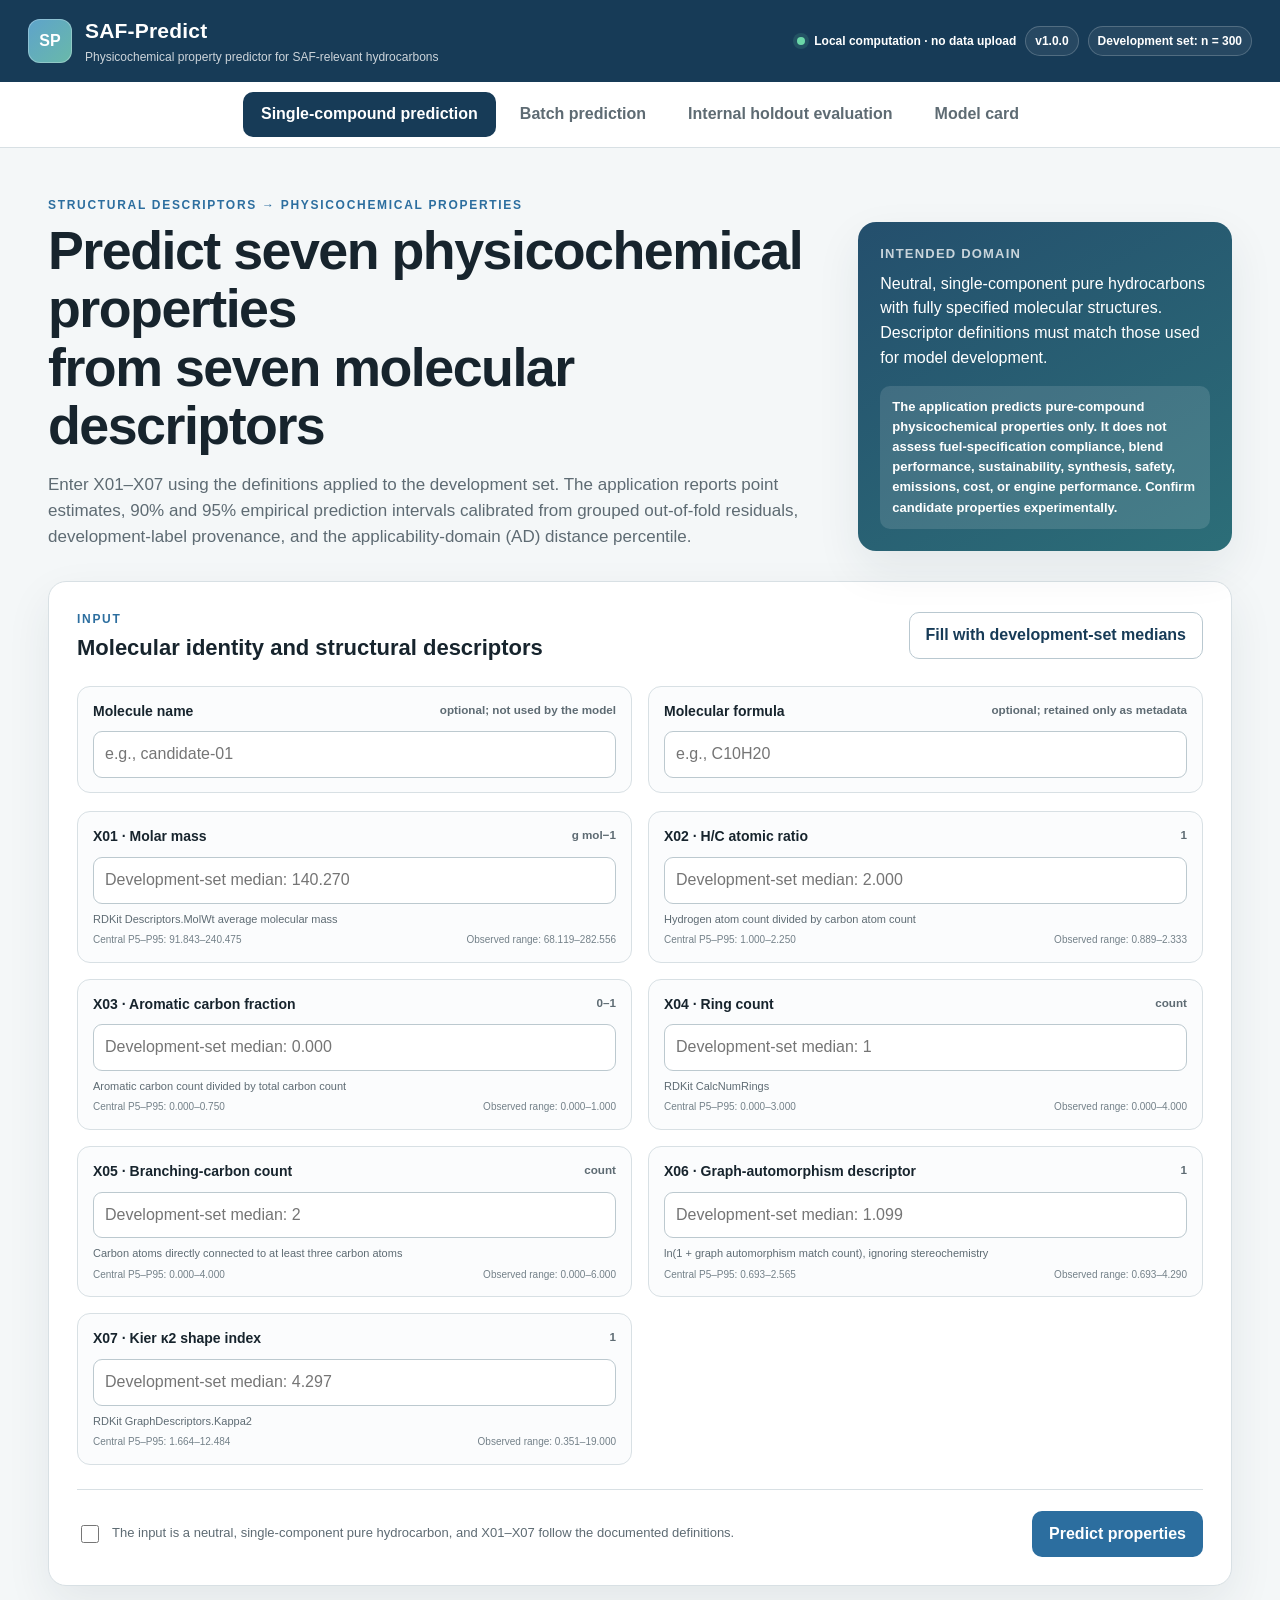
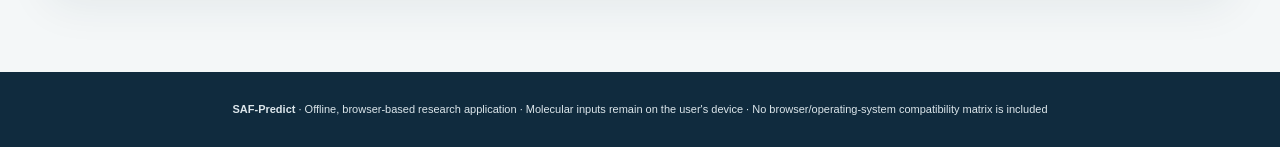
==== index.html @ bbee1543 "Release SAF-Predict v1.0.0 English web platform" ====
<!doctype html>
<html lang="en">
<head>
  <meta charset="utf-8">
  <meta name="viewport" content="width=device-width, initial-scale=1">
  <meta name="color-scheme" content="light">
  <meta name="description" content="Offline, browser-based research application for predicting seven physicochemical properties of SAF-relevant hydrocarbons from seven molecular descriptors.">
  <link rel="icon" href="data:,">
  <title>SAF-Predict | Physicochemical Property Predictor for SAF-Relevant Hydrocarbons</title>
  <link rel="stylesheet" href="styles.css">
  <script defer src="model_bundle.js"></script>
  <script defer src="held_out_test_data.js"></script>
  <script defer src="predictor_core.js"></script>
  <script defer src="app.js"></script>
</head>
<body>
  <header class="topbar">
    <div class="brand-wrap">
      <div class="brand-mark" aria-hidden="true">SP</div>
      <div>
        <div class="brand">SAF-Predict</div>
        <div class="brand-subtitle">Physicochemical property predictor for SAF-relevant hydrocarbons</div>
      </div>
    </div>
    <div class="top-status">
      <span class="status-dot"></span>Local computation · no data upload
      <span id="version-pill" class="pill">v—</span>
      <span class="pill">Development set: n = 300</span>
    </div>
  </header>

  <nav class="tabs" aria-label="Primary navigation">
    <button class="tab is-active" data-tab="single">Single-compound prediction</button>
    <button class="tab" data-tab="batch">Batch prediction</button>
    <button class="tab" data-tab="validation">Internal holdout evaluation</button>
    <button class="tab" data-tab="about">Model card</button>
  </nav>

  <main>
    <section id="tab-single" class="tab-panel is-active">
      <div class="hero-grid">
        <div>
          <p class="eyebrow">STRUCTURAL DESCRIPTORS → PHYSICOCHEMICAL PROPERTIES</p>
          <h1>Predict seven physicochemical properties<br>from seven molecular descriptors</h1>
          <p class="lead">Enter X01–X07 using the definitions applied to the development set. The application reports point estimates, 90% and 95% empirical prediction intervals calibrated from grouped out-of-fold residuals, development-label provenance, and the applicability-domain (AD) distance percentile.</p>
        </div>
        <aside class="scope-card">
          <div class="scope-title">Intended domain</div>
          <p>Neutral, single-component pure hydrocarbons with fully specified molecular structures. Descriptor definitions must match those used for model development.</p>
          <div class="scope-warning">The application predicts pure-compound physicochemical properties only. It does not assess fuel-specification compliance, blend performance, sustainability, synthesis, safety, emissions, cost, or engine performance. Confirm candidate properties experimentally.</div>
        </aside>
      </div>

      <form id="single-form" class="card input-card" novalidate>
        <div class="card-heading">
          <div>
            <p class="eyebrow">INPUT</p>
            <h2>Molecular identity and structural descriptors</h2>
          </div>
          <button id="fill-median" class="button button-secondary" type="button">Fill with development-set medians</button>
        </div>
        <div class="identity-grid">
          <label class="field identity-field">
            <span>Molecule name <small>optional; not used by the model</small></span>
            <input id="molecule-name" type="text" placeholder="e.g., candidate-01">
          </label>
          <label class="field identity-field">
            <span>Molecular formula <small>optional; retained only as metadata</small></span>
            <input id="molecular-formula" type="text" placeholder="e.g., C10H20">
          </label>
        </div>
        <div id="input-grid" class="descriptor-grid"></div>
        <div class="form-footer">
          <label class="confirm-row">
            <input id="hydrocarbon-confirm" type="checkbox" required>
            <span>The input is a neutral, single-component pure hydrocarbon, and X01–X07 follow the documented definitions.</span>
          </label>
          <button class="button button-primary" type="submit">Predict properties</button>
        </div>
      </form>

      <div id="single-message" class="message-slot" aria-live="polite"></div>
      <section id="single-results" class="results-section is-hidden" aria-live="polite">
        <div id="applicability-card"></div>
        <div id="prediction-groups"></div>
        <div id="prediction-warnings"></div>
      </section>
    </section>

    <section id="tab-batch" class="tab-panel">
      <div class="section-heading">
        <p class="eyebrow">BATCH PREDICTION</p>
        <h1>Batch prediction and CSV export</h1>
        <p class="lead narrow">Upload a CSV file containing X01–X07. Invalid rows do not interrupt the remaining predictions, and all calculations run locally in the browser.</p>
      </div>
      <div class="card batch-card">
        <div class="batch-actions">
          <label class="file-drop" for="batch-file">
            <span class="file-icon">CSV</span>
            <strong>Select or drop a CSV file</strong>
            <span id="batch-file-name">Required columns: X01, X02, X03, X04, X05, X06, X07</span>
            <input id="batch-file" type="file" accept=".csv,text/csv">
          </label>
          <div class="batch-side">
            <a class="button button-secondary" href="examples/batch_input_template.csv" download>Download input template</a>
            <button id="run-batch" class="button button-primary" type="button" disabled>Run batch prediction</button>
          </div>
        </div>
        <div id="batch-message" class="message-slot" aria-live="polite"></div>
        <div id="batch-preview"></div>
      </div>
      <section id="batch-results" class="is-hidden">
        <div id="batch-summary" class="metric-strip"></div>
        <div class="table-card">
          <div class="table-toolbar">
            <h2>Batch results</h2>
            <button id="download-batch" class="button button-secondary" type="button">Download complete results (CSV)</button>
          </div>
          <div class="table-scroll"><table id="batch-table"></table></div>
        </div>
      </section>
    </section>

    <section id="tab-validation" class="tab-panel">
      <div class="section-heading">
        <p class="eyebrow">INTERNAL HOLDOUT EVALUATION</p>
        <h1>Internal holdout evaluation</h1>
        <p class="lead narrow">According to the recorded workflow, model selection and hyperparameter selection used the development set (Sheet1; n = 300), followed by evaluation on the internal holdout set (Sheet2; n = 10). Current hashes identify the released artifacts but do not independently establish pre-evaluation chronology. This evaluation is not external, prospective, or experimental validation.</p>
      </div>
      <div id="validation-overview" class="metric-strip"></div>
      <div id="validation-alert"></div>
      <div class="table-card">
        <div class="table-toolbar">
          <h2>Internal holdout performance by property</h2>
          <div class="toolbar-links">
            <a href="validation/held_out_test_report.html">Open the evaluation report</a>
            <a href="validation/held_out_test_metrics.csv" download>Download metrics (CSV)</a>
            <a href="validation/held_out_test_predictions_long.csv" download>Download record-level predictions</a>
          </div>
        </div>
        <div class="table-scroll"><table id="validation-table"></table></div>
      </div>
      <div class="note-grid">
        <div class="note-card"><strong>Holdout limitation</strong><p>Nine of the ten records share a molecular formula with records in the development set. The results therefore describe testing within the same data-construction workflow.</p></div>
        <div class="note-card"><strong>Interval interpretation</strong><p>The 90% and 95% empirical prediction intervals were calibrated from molecular-formula-grouped out-of-fold residuals. They are neither Bayesian probabilities nor coverage guarantees for an individual compound.</p></div>
        <div class="note-card"><strong>Recorded workflow</strong><p>According to the recorded workflow, the internal holdout set was not used for model or hyperparameter selection. Current hashes identify artifacts but do not independently establish pre-evaluation chronology.</p></div>
      </div>
    </section>

    <section id="tab-about" class="tab-panel">
      <div class="section-heading">
        <p class="eyebrow">MODEL CARD</p>
        <h1>Models, variables, and limitations</h1>
      </div>
      <div class="about-grid">
        <article class="card prose-card">
          <h2>Fixed serialized models</h2>
          <div id="model-mapping"></div>
          <p>Volumetric net heat of combustion (Y02) is not fitted independently. It is calculated exactly as predicted Y01 × predicted Y03 to preserve physical consistency between heat of combustion and density.</p>
        </article>
        <article class="card prose-card">
          <h2>Development-label provenance</h2>
          <p>Source-supported, formula-derived, and constructed are author-assigned curation categories for the development labels. Source-supported means that a traceable publication or database record exists; it does not necessarily mean a direct measurement under matched conditions. The record-level provenance table is not included in this software-only repository.</p>
          <p>Compiled source conditions are retained for density and flash-point labels; these values must not be interpreted as measurements obtained using one standardized certification method.</p>
          <p>Formula-derived values contribute substantially to the development labels for flash point and kinematic viscosity at 40 °C. Interpret these predictions with their empirical prediction intervals and applicability-domain (AD) distance percentile.</p>
        </article>
        <article class="card prose-card wide-card">
          <h2>Limitations</h2>
          <div class="boundary-grid">
            <p><strong>Y01</strong>: Net heat of combustion/lower heating value; not higher heating value or life-cycle carbon intensity.</p>
            <p><strong>Y04</strong>: Pure-compound solid–liquid phase-transition temperature; not the freezing point of a finished fuel.</p>
            <p><strong>Y05</strong>: Pure-compound boiling point; not a fuel distillation curve.</p>
            <p><strong>Y06</strong>: Flash point depends on open-/closed-cup method and measurement conditions.</p>
            <p><strong>Y07</strong>: Kinematic viscosity at 40 °C; not a low-temperature aviation-fuel viscosity specification.</p>
            <p><strong>Applicability-domain (AD) distance percentile</strong>: Position in the development-set reference-distance distribution; not a calibrated prediction-error probability.</p>
          </div>
        </article>
      </div>
      <div class="download-panel">
        <div><strong>Traceability and release artifacts</strong><span>The model card, model artifact manifest, development summary, internal holdout evaluation report, reference-case test, and release checks accompany the fixed serialized model artifacts.</span></div>
        <div class="toolbar-links">
          <a href="models/model_card.json">Model card (JSON)</a>
          <a href="models/model_artifact_manifest.json">Model artifact manifest</a>
          <a href="models/model_training_summary.csv">Development summary</a>
          <a href="RELEASE_CHECKS.json">Release checks</a>
          <a href="tests/test_js_against_python_reference_cases.js">JavaScript reference-case test</a>
          <a href="release_manifest.json">Release manifest</a>
          <a href="README.html">User guide</a>
        </div>
      </div>
    </section>
  </main>

  <footer>
    <p><strong>SAF-Predict</strong> · Offline, browser-based research application · Molecular inputs remain on the user's device · No browser/operating-system compatibility matrix is included</p>
  </footer>
</body>
</html>
---- styles.css ----
:root {
  --ink: #17242d;
  --muted: #5e6b73;
  --line: #d8e0e4;
  --paper: #ffffff;
  --canvas: #f4f7f8;
  --navy: #173b57;
  --blue: #2c6e9f;
  --blue-soft: #eaf3f8;
  --teal: #2f7d72;
  --teal-soft: #eaf5f2;
  --amber: #b66a2c;
  --amber-soft: #fff3e8;
  --red: #a3413d;
  --red-soft: #fbeeed;
  --shadow: 0 18px 45px rgba(21, 50, 68, 0.08);
  --radius: 18px;
}

* { box-sizing: border-box; }
html { scroll-behavior: smooth; }
body {
  margin: 0;
  color: var(--ink);
  background: var(--canvas);
  font-family: Arial, "Microsoft YaHei", sans-serif;
  line-height: 1.55;
}
button, input { font: inherit; }
a { color: var(--blue); font-weight: 700; text-decoration: none; }
a:hover { text-decoration: underline; }

.topbar {
  height: 82px;
  padding: 0 max(28px, calc((100vw - 1240px) / 2));
  display: flex;
  align-items: center;
  justify-content: space-between;
  background: var(--navy);
  color: #fff;
}
.brand-wrap { display: flex; align-items: center; gap: 13px; }
.brand-mark {
  width: 44px; height: 44px; border-radius: 12px;
  display: grid; place-items: center; font-weight: 800;
  background: linear-gradient(135deg, #5ea3cb, #69b9a9);
  box-shadow: inset 0 0 0 1px rgba(255,255,255,.28);
}
.brand { font-size: 21px; font-weight: 800; letter-spacing: .2px; }
.brand-subtitle { font-size: 12px; opacity: .78; }
.top-status { display: flex; align-items: center; gap: 9px; font-size: 12px; font-weight: 700; }
.status-dot { width: 8px; height: 8px; border-radius: 50%; background: #6bd7a8; box-shadow: 0 0 0 4px rgba(107,215,168,.14); }
.pill { padding: 5px 9px; border: 1px solid rgba(255,255,255,.2); border-radius: 999px; background: rgba(255,255,255,.07); }

.tabs {
  position: sticky; top: 0; z-index: 20;
  display: flex; justify-content: center; gap: 6px;
  padding: 10px 20px;
  background: rgba(255,255,255,.95);
  border-bottom: 1px solid var(--line);
  backdrop-filter: blur(12px);
}
.tab {
  border: 0; background: transparent; color: var(--muted);
  padding: 10px 18px; border-radius: 10px; cursor: pointer; font-weight: 800;
}
.tab:hover { color: var(--navy); background: var(--blue-soft); }
.tab.is-active { color: #fff; background: var(--navy); }

main { max-width: 1240px; margin: 0 auto; padding: 48px 28px 70px; }
.tab-panel { display: none; }
.tab-panel.is-active { display: block; }
.hero-grid { display: grid; grid-template-columns: 1.55fr .75fr; gap: 38px; align-items: end; margin-bottom: 30px; }
.eyebrow { margin: 0 0 7px; color: var(--blue); font-size: 12px; letter-spacing: 1.7px; font-weight: 800; }
h1 { margin: 0; font-size: clamp(34px, 4.2vw, 58px); line-height: 1.08; letter-spacing: -1.5px; }
h2 { margin: 0; font-size: 22px; line-height: 1.2; }
.lead { max-width: 780px; margin: 18px 0 0; color: var(--muted); font-size: 17px; }
.lead.narrow { max-width: 720px; }
.scope-card {
  padding: 22px; border-radius: var(--radius); color: #fff;
  background: linear-gradient(150deg, #244f6d, #2c6e78);
  box-shadow: var(--shadow);
}
.scope-title { font-size: 13px; text-transform: uppercase; letter-spacing: 1.2px; font-weight: 800; opacity: .75; }
.scope-card p { margin: 8px 0 15px; }
.scope-warning { padding: 11px 12px; border-radius: 10px; background: rgba(255,255,255,.12); font-size: 13px; font-weight: 700; }

.card, .table-card {
  background: var(--paper); border: 1px solid var(--line); border-radius: var(--radius); box-shadow: var(--shadow);
}
.input-card { padding: 28px; }
.card-heading, .table-toolbar, .form-footer, .batch-actions { display: flex; justify-content: space-between; align-items: center; gap: 18px; }
.identity-grid, .descriptor-grid { display: grid; gap: 16px; }
.identity-grid { grid-template-columns: repeat(2, minmax(0, 1fr)); margin-top: 24px; }
.descriptor-grid { grid-template-columns: repeat(2, minmax(0, 1fr)); margin-top: 18px; }
.field { display: block; padding: 14px 15px; border: 1px solid var(--line); border-radius: 13px; background: #fbfcfd; }
.field > span { display: flex; justify-content: space-between; gap: 10px; font-weight: 800; font-size: 14px; }
.field small { color: var(--muted); font-weight: 600; }
.field input {
  width: 100%; margin-top: 9px; padding: 10px 11px; border: 1px solid #bcc9cf; border-radius: 9px;
  color: var(--ink); background: #fff; outline: none;
}
.field input:focus { border-color: var(--blue); box-shadow: 0 0 0 3px rgba(44,110,159,.12); }
.field-help { margin-top: 8px; color: var(--muted); font-size: 11px; line-height: 1.4; }
.range-line { display: flex; justify-content: space-between; gap: 8px; margin-top: 5px; color: #748189; font-size: 10px; }
.form-footer { margin-top: 24px; padding-top: 21px; border-top: 1px solid var(--line); }
.confirm-row { display: flex; align-items: flex-start; gap: 10px; color: var(--muted); font-size: 13px; max-width: 720px; }
.confirm-row input { width: 18px; height: 18px; margin-top: 2px; accent-color: var(--blue); }
.button {
  display: inline-flex; align-items: center; justify-content: center; min-height: 42px;
  padding: 10px 16px; border-radius: 10px; border: 1px solid transparent; cursor: pointer; font-weight: 800;
}
.button-primary { color: #fff; background: var(--blue); }
.button-primary:hover { background: #235d87; text-decoration: none; }
.button-secondary { color: var(--navy); background: #fff; border-color: #b9c8d0; }
.button-secondary:hover { background: var(--blue-soft); text-decoration: none; }
.button:disabled { opacity: .45; cursor: not-allowed; }

.message-slot { margin-top: 16px; }
.message { padding: 13px 15px; border-radius: 11px; border: 1px solid; font-weight: 700; font-size: 13px; }
.message-error { color: var(--red); background: var(--red-soft); border-color: #e9bbb8; }
.message-info { color: var(--navy); background: var(--blue-soft); border-color: #bdd6e5; }
.message-warning { color: #754315; background: var(--amber-soft); border-color: #efc79f; }
.is-hidden { display: none !important; }
.results-section { margin-top: 26px; }

.ad-card {
  display: grid; grid-template-columns: 150px 1fr minmax(260px, .75fr); gap: 24px; align-items: center;
  padding: 22px; border: 1px solid var(--line); border-radius: var(--radius); background: #fff; box-shadow: var(--shadow);
}
.ad-score { width: 126px; height: 126px; border-radius: 50%; display: grid; place-items: center; position: relative; background: conic-gradient(var(--teal) var(--score), #e4eaed 0); }
.ad-score::after { content: ""; position: absolute; inset: 12px; border-radius: 50%; background: #fff; }
.ad-score strong, .ad-score span { position: relative; z-index: 1; grid-column: 1; grid-row: 1; }
.ad-score strong { font-size: 27px; transform: translateY(-7px); }
.ad-score span { color: var(--muted); font-size: 10px; font-weight: 800; transform: translateY(17px); }
.ad-copy h2 { margin-bottom: 7px; }
.ad-copy p { margin: 4px 0; color: var(--muted); font-size: 13px; }
.neighbour-list { display: grid; gap: 7px; }
.neighbour { display: flex; justify-content: space-between; gap: 12px; padding: 8px 10px; border-radius: 9px; background: #f4f7f8; font-size: 12px; }
.neighbour strong { overflow: hidden; text-overflow: ellipsis; white-space: nowrap; }

.property-section { margin-top: 26px; }
.property-section-title { display: flex; align-items: baseline; justify-content: space-between; margin-bottom: 12px; }
.property-section-title span { color: var(--muted); font-size: 12px; }
.property-grid { display: grid; grid-template-columns: repeat(3, minmax(0, 1fr)); gap: 14px; }
.property-card { padding: 18px; border: 1px solid var(--line); border-radius: 15px; background: #fff; box-shadow: 0 9px 28px rgba(21,50,68,.055); }
.property-top { display: flex; justify-content: space-between; gap: 10px; }
.property-code { color: var(--blue); font-size: 11px; font-weight: 800; }
.property-model { color: var(--muted); font-size: 10px; font-weight: 700; text-align: right; }
.property-card h3 { margin: 4px 0 12px; font-size: 15px; min-height: 42px; }
.property-value { font-size: 31px; line-height: 1; font-weight: 800; letter-spacing: -.7px; }
.property-unit { margin-left: 5px; color: var(--muted); font-size: 12px; font-weight: 700; }
.interval-row { margin-top: 13px; padding-top: 11px; border-top: 1px solid var(--line); color: var(--muted); font-size: 11px; }
.interval-row div { display: flex; justify-content: space-between; gap: 8px; margin-top: 3px; }
.property-caution { margin-top: 11px; padding: 9px 10px; border: 1px solid #efc79f; border-radius: 9px; color: #754315; background: var(--amber-soft); font-size: 10px; line-height: 1.4; }
.property-caution strong, .property-caution span { display: block; }
.distribution { height: 7px; margin: 12px 0 5px; border-radius: 999px; background: linear-gradient(90deg, #d8e7ef, #6ba3c3, #d8e7ef); position: relative; }
.distribution::after { content: ""; position: absolute; left: var(--position); top: -3px; width: 2px; height: 13px; background: var(--navy); }
.evidence { color: var(--muted); font-size: 10px; }
.warning-list { margin-top: 16px; display: grid; gap: 8px; }

.section-heading { margin-bottom: 28px; }
.batch-card { padding: 24px; }
.file-drop { flex: 1; min-height: 130px; display: grid; place-items: center; align-content: center; gap: 5px; border: 2px dashed #a9bcc6; border-radius: 14px; background: #f9fbfc; cursor: pointer; text-align: center; }
.file-drop:hover { border-color: var(--blue); background: var(--blue-soft); }
.file-drop input { display: none; }
.file-drop span { color: var(--muted); font-size: 12px; }
.file-icon { width: 44px; padding: 7px 0; border-radius: 9px; background: var(--teal-soft); color: var(--teal) !important; font-weight: 800; }
.batch-side { min-width: 210px; display: grid; gap: 10px; }
.table-card { margin-top: 22px; padding: 20px; }
.table-toolbar { margin-bottom: 14px; }
.toolbar-links { display: flex; gap: 14px; flex-wrap: wrap; font-size: 12px; }
.table-scroll { overflow: auto; border: 1px solid var(--line); border-radius: 11px; }
table { width: 100%; border-collapse: collapse; background: #fff; font-size: 12px; }
th { position: sticky; top: 0; z-index: 1; color: #fff; background: var(--navy); text-align: left; white-space: nowrap; }
th, td { padding: 10px 11px; border-bottom: 1px solid #e5eaed; }
tbody tr:hover { background: #f5f9fb; }
.metric-strip { display: grid; grid-template-columns: repeat(4, minmax(0,1fr)); gap: 13px; margin: 20px 0; }
.metric { padding: 16px; border: 1px solid var(--line); border-radius: 13px; background: #fff; }
.metric strong { display: block; font-size: 27px; line-height: 1.1; color: var(--navy); }
.metric span { color: var(--muted); font-size: 11px; font-weight: 700; }
.metric.bad strong { color: var(--red); }
.note-grid { display: grid; grid-template-columns: repeat(3, minmax(0,1fr)); gap: 14px; margin-top: 18px; }
.note-card { padding: 16px; border: 1px solid var(--line); border-radius: 13px; background: #fff; }
.note-card p { margin: 7px 0 0; color: var(--muted); font-size: 12px; }

.about-grid { display: grid; grid-template-columns: repeat(2, minmax(0,1fr)); gap: 16px; }
.prose-card { padding: 23px; }
.prose-card p { color: var(--muted); }
.wide-card { grid-column: 1 / -1; }
.model-row { display: flex; justify-content: space-between; gap: 12px; padding: 10px 0; border-bottom: 1px solid var(--line); font-size: 13px; }
.model-row:last-child { border-bottom: 0; }
.model-row span:last-child { color: var(--blue); font-weight: 800; text-align: right; }
.boundary-grid { display: grid; grid-template-columns: repeat(2, minmax(0,1fr)); gap: 0 25px; }
.download-panel { margin-top: 16px; padding: 19px 22px; display: flex; justify-content: space-between; gap: 20px; align-items: center; color: #fff; background: var(--navy); border-radius: 15px; }
.download-panel span { display: block; color: rgba(255,255,255,.68); font-size: 12px; }
.download-panel a { color: #bfe3f4; }

footer { padding: 26px; text-align: center; color: #dce6eb; background: #102b3e; font-size: 11px; }
footer p { margin: 3px 0; }

@media (max-width: 900px) {
  .hero-grid, .ad-card { grid-template-columns: 1fr; }
  .property-grid { grid-template-columns: repeat(2, minmax(0,1fr)); }
  .metric-strip { grid-template-columns: repeat(2, minmax(0,1fr)); }
  .batch-actions { align-items: stretch; flex-direction: column; }
  .batch-side { grid-template-columns: repeat(2, 1fr); }
}
@media (max-width: 650px) {
  .topbar { height: auto; padding: 16px 20px; align-items: flex-start; }
  .top-status { display: none; }
  .tabs { justify-content: flex-start; overflow-x: auto; }
  .tab { white-space: nowrap; }
  main { padding: 35px 16px 55px; }
  h1 { font-size: 35px; }
  .identity-grid, .descriptor-grid, .property-grid, .about-grid, .boundary-grid, .note-grid { grid-template-columns: 1fr; }
  .wide-card { grid-column: auto; }
  .card-heading, .form-footer, .table-toolbar, .download-panel { align-items: stretch; flex-direction: column; }
  .metric-strip { grid-template-columns: 1fr 1fr; }
}
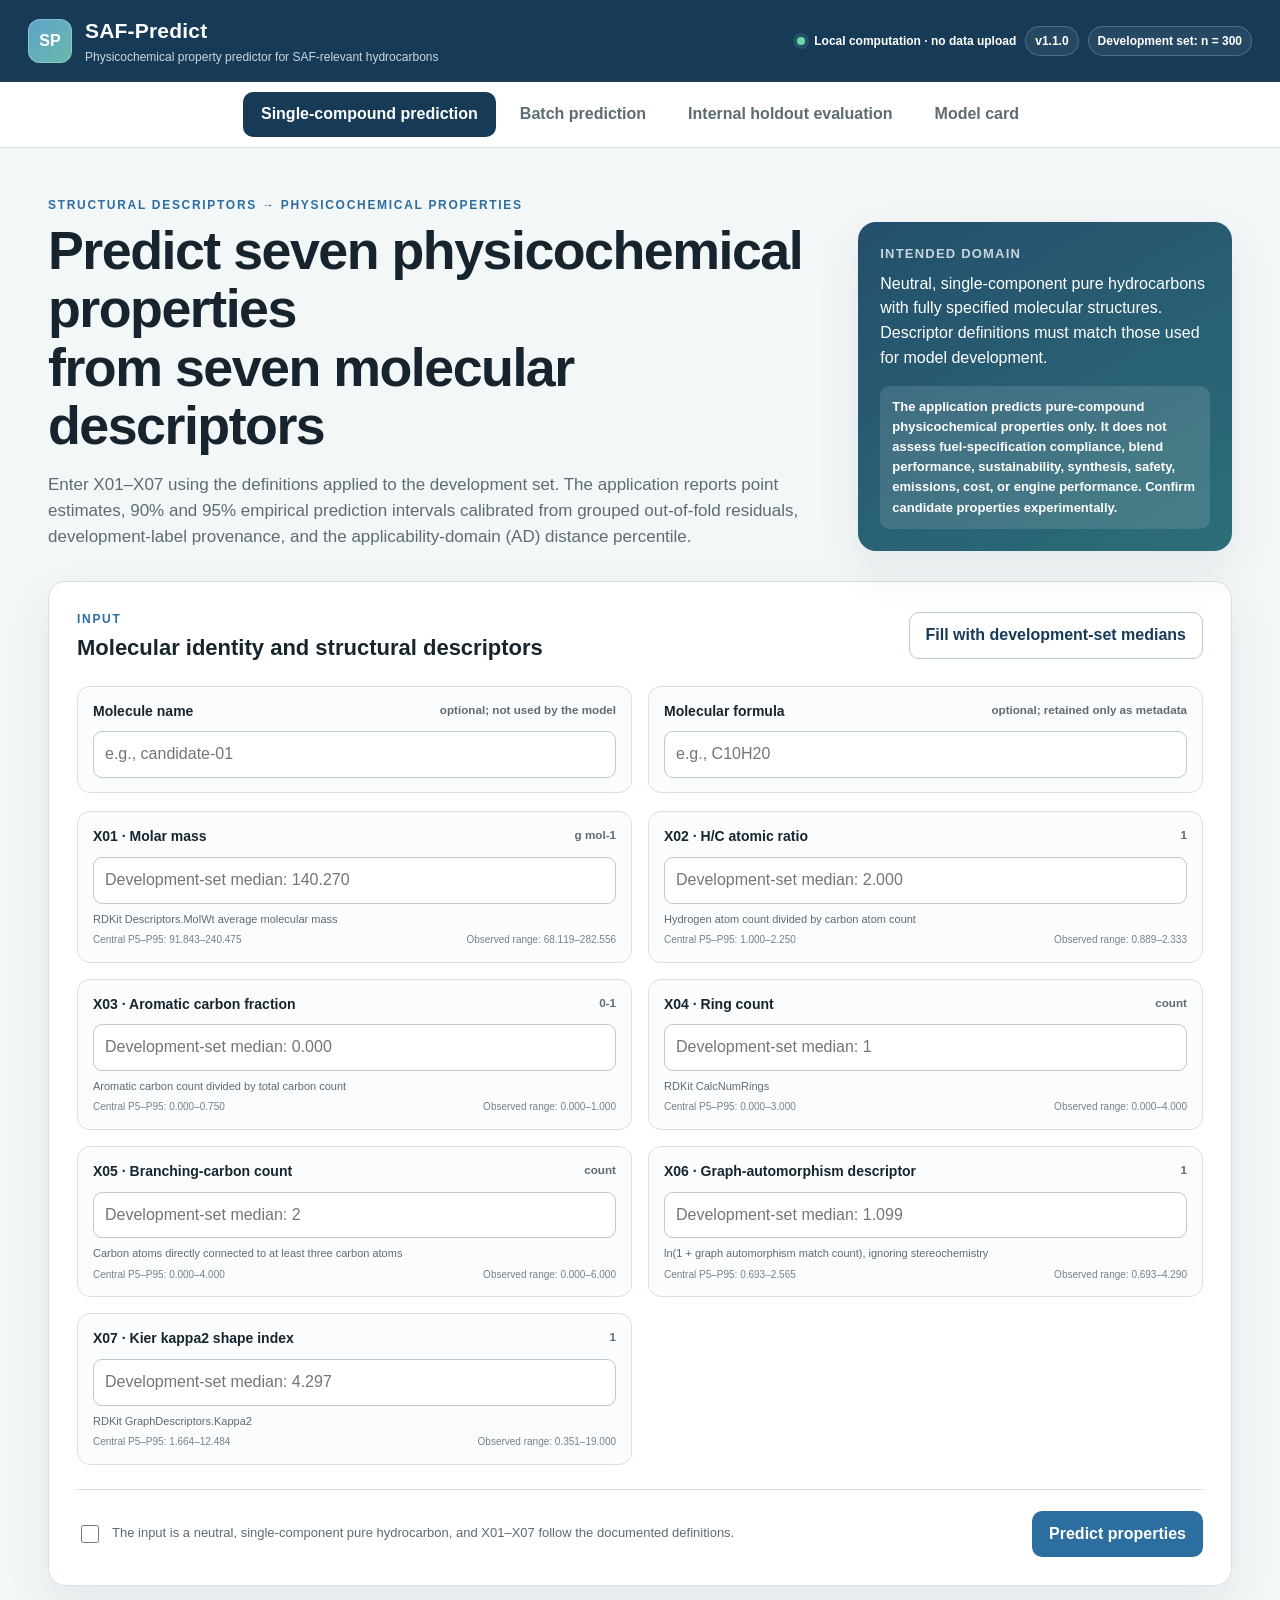
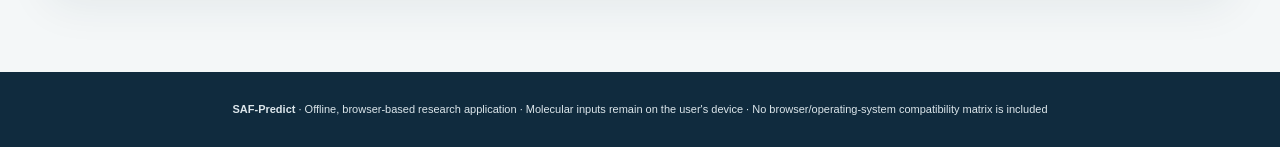
==== commit f24fde99: "Release v1.1.0 with independently modeled Y02" ====
--- a/index.html
+++ b/index.html
@@ -156,11 +156,12 @@
         <article class="card prose-card">
           <h2>Fixed serialized models</h2>
           <div id="model-mapping"></div>
-          <p>Volumetric net heat of combustion (Y02) is not fitted independently. It is calculated exactly as predicted Y01 × predicted Y03 to preserve physical consistency between heat of combustion and density.</p>
+          <p>Volumetric net heat of combustion (Y02) is predicted by a separately fitted random-forest model trained on 162 identity-resolved development responses spanning 66 molecular-formula groups. Missing Y02 labels were excluded rather than filled with Y01 × Y03.</p>
+          <p>The retained Y02 values were collected independently of the current Y01 and Y03 release columns. Identity linkage is documented, but direct experimental status, primary-source lineage, and measurement conditions remain unresolved for some rows; Y02 is therefore not presented uniformly as an experimental or high-confidence endpoint.</p>
         </article>
         <article class="card prose-card">
           <h2>Development-label provenance</h2>
-          <p>Source-supported, formula-derived, and constructed are author-assigned curation categories for the development labels. Source-supported means that a traceable publication or database record exists; it does not necessarily mean a direct measurement under matched conditions. The record-level provenance table is not included in this software-only repository.</p>
+          <p>This release is a provenance-aware hybrid dataset rather than an all-experimental database. Experimental, evaluated/compiled, calculated, correlation-estimated, constructed, and unresolved database values are identified in <a href="data/provenance_long.csv">the record-property provenance table</a>; source links and access notes are provided in <a href="data/references.csv">the reference registry</a>.</p>
           <p>Compiled source conditions are retained for density and flash-point labels; these values must not be interpreted as measurements obtained using one standardized certification method.</p>
           <p>Formula-derived values contribute substantially to the development labels for flash point and kinematic viscosity at 40 °C. Interpret these predictions with their empirical prediction intervals and applicability-domain (AD) distance percentile.</p>
         </article>
